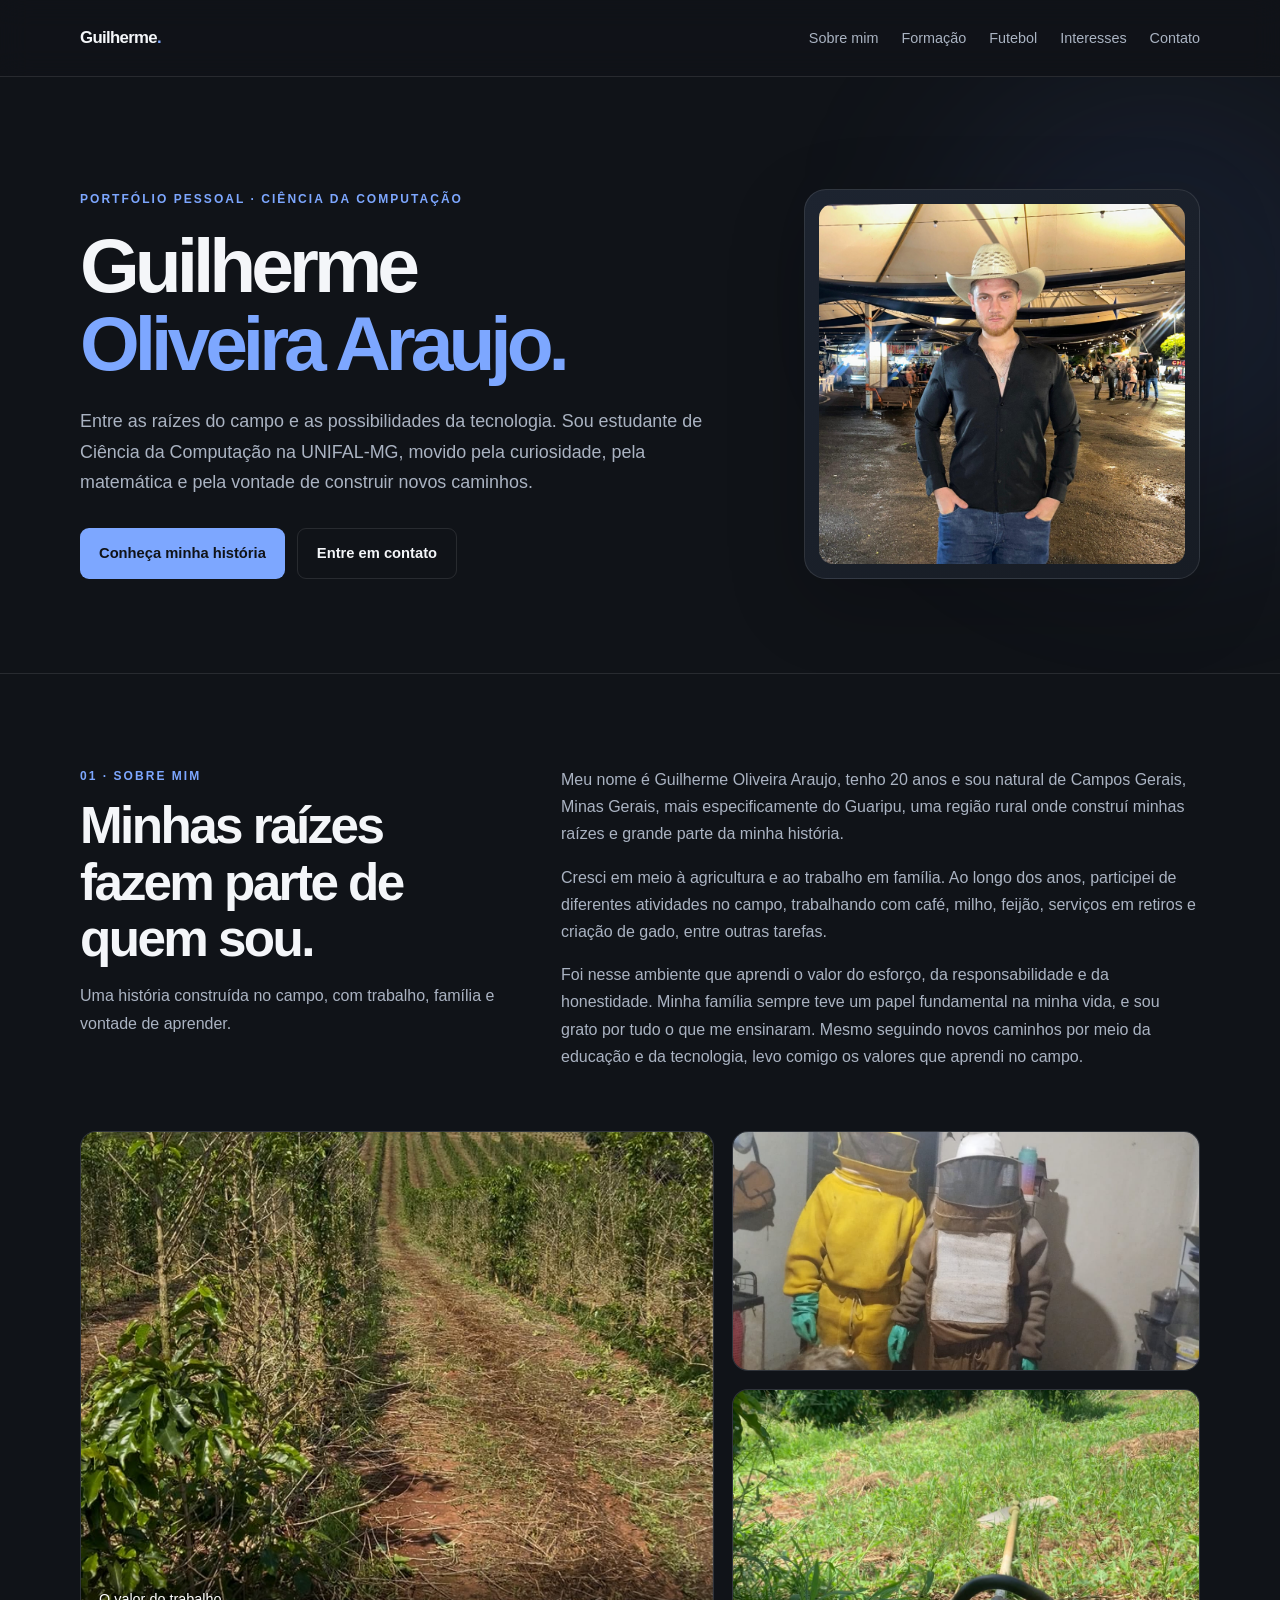
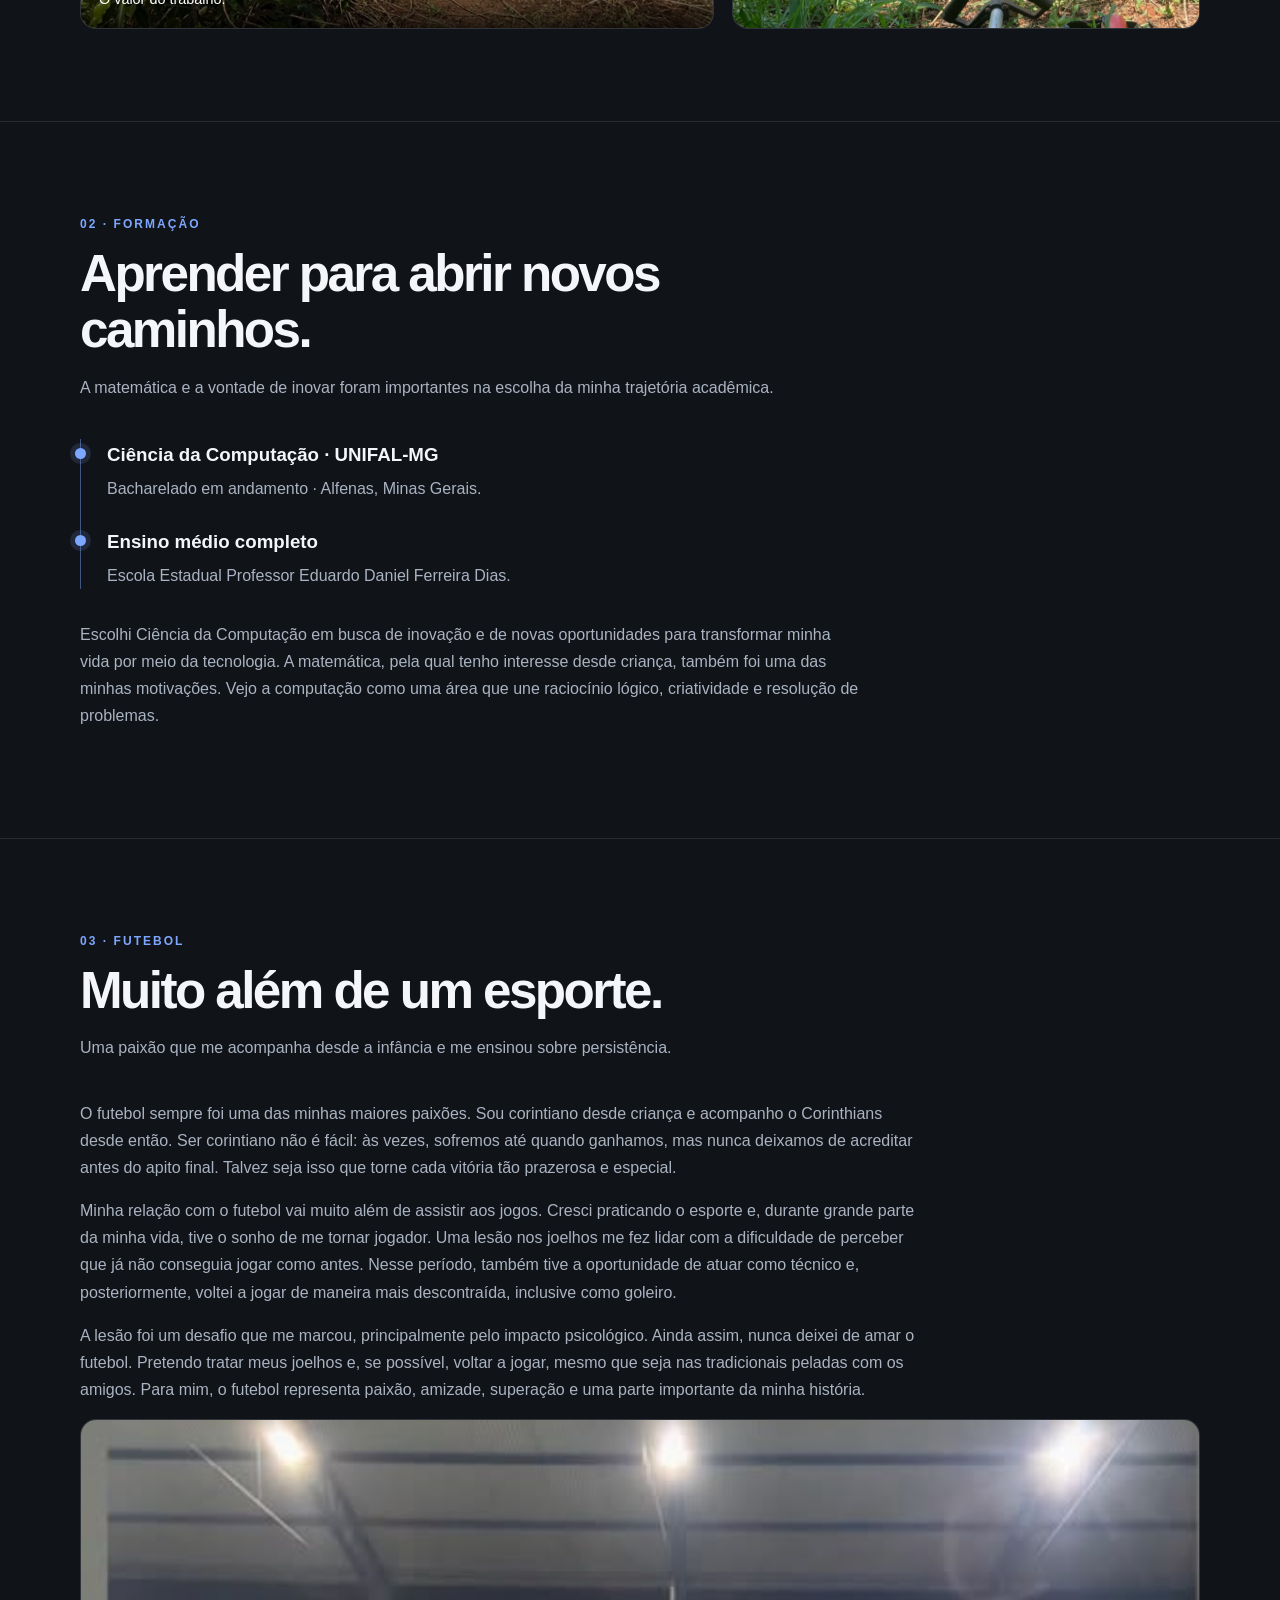
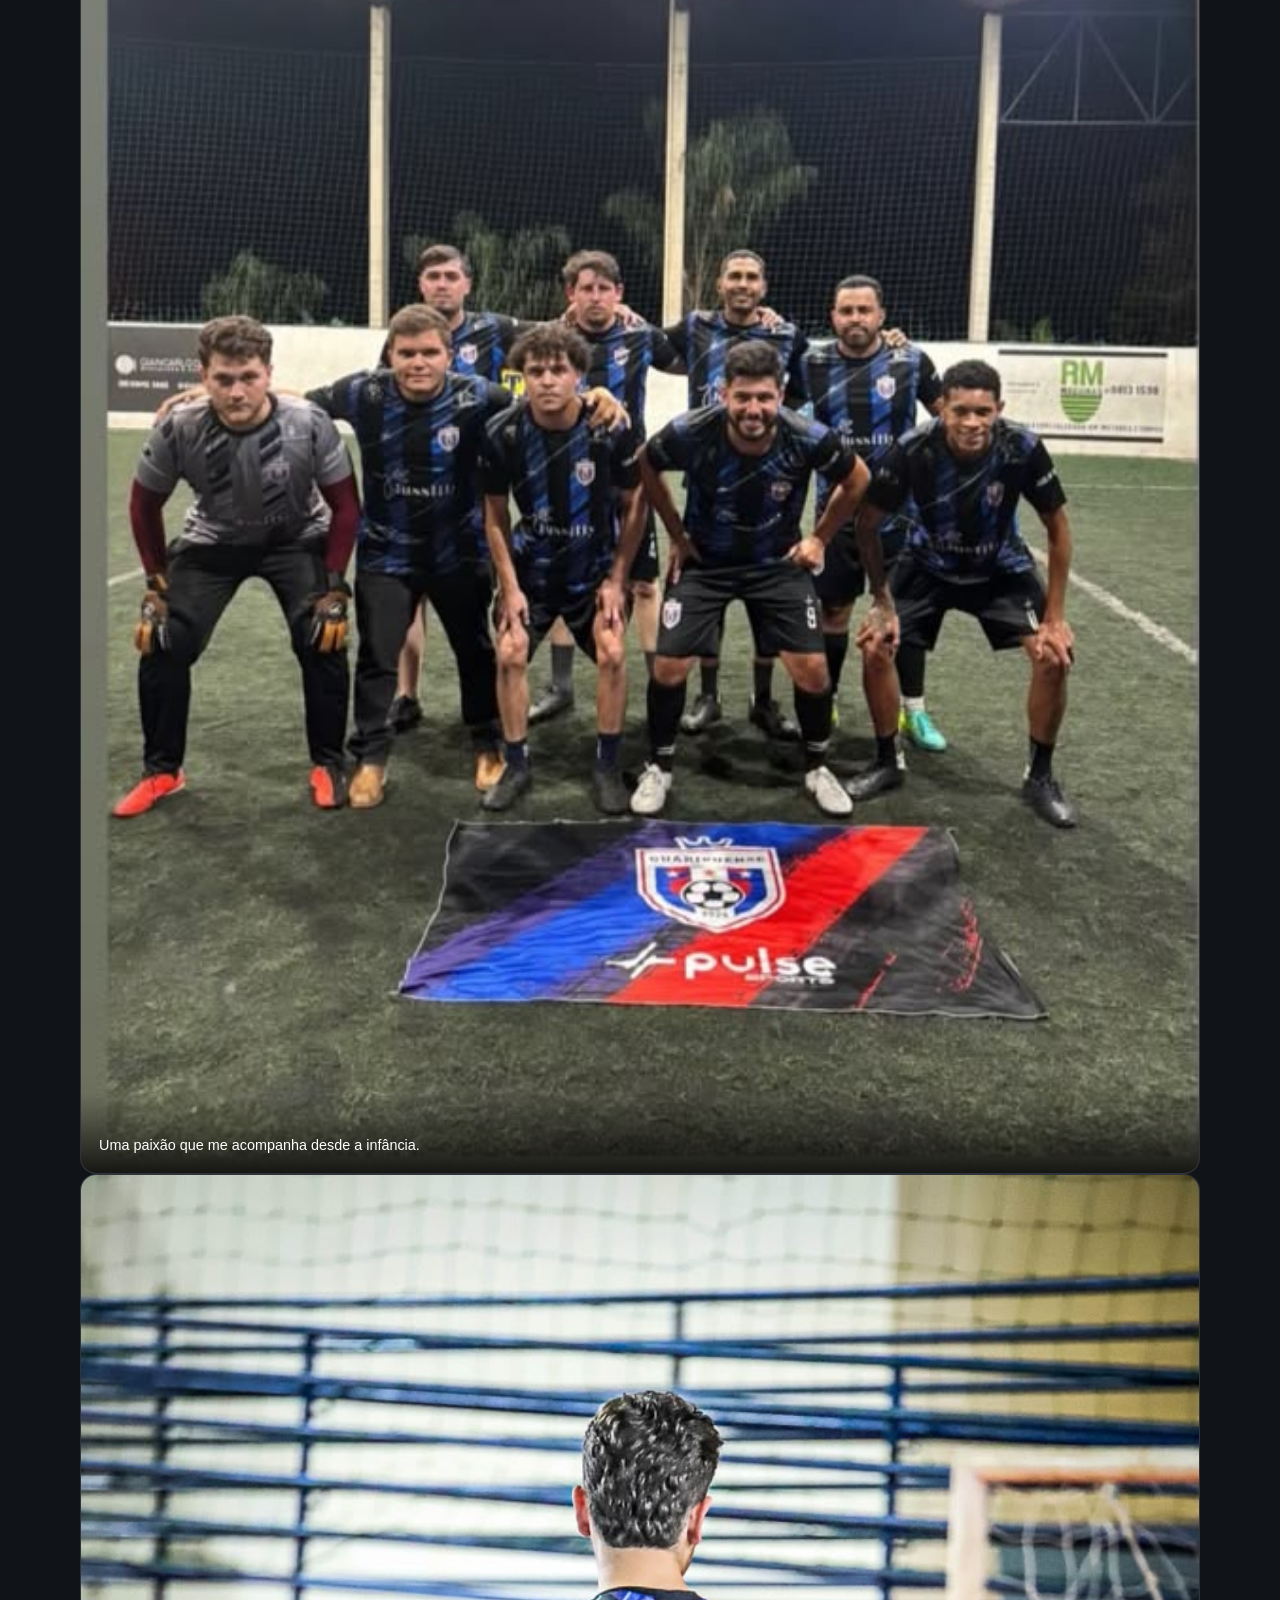
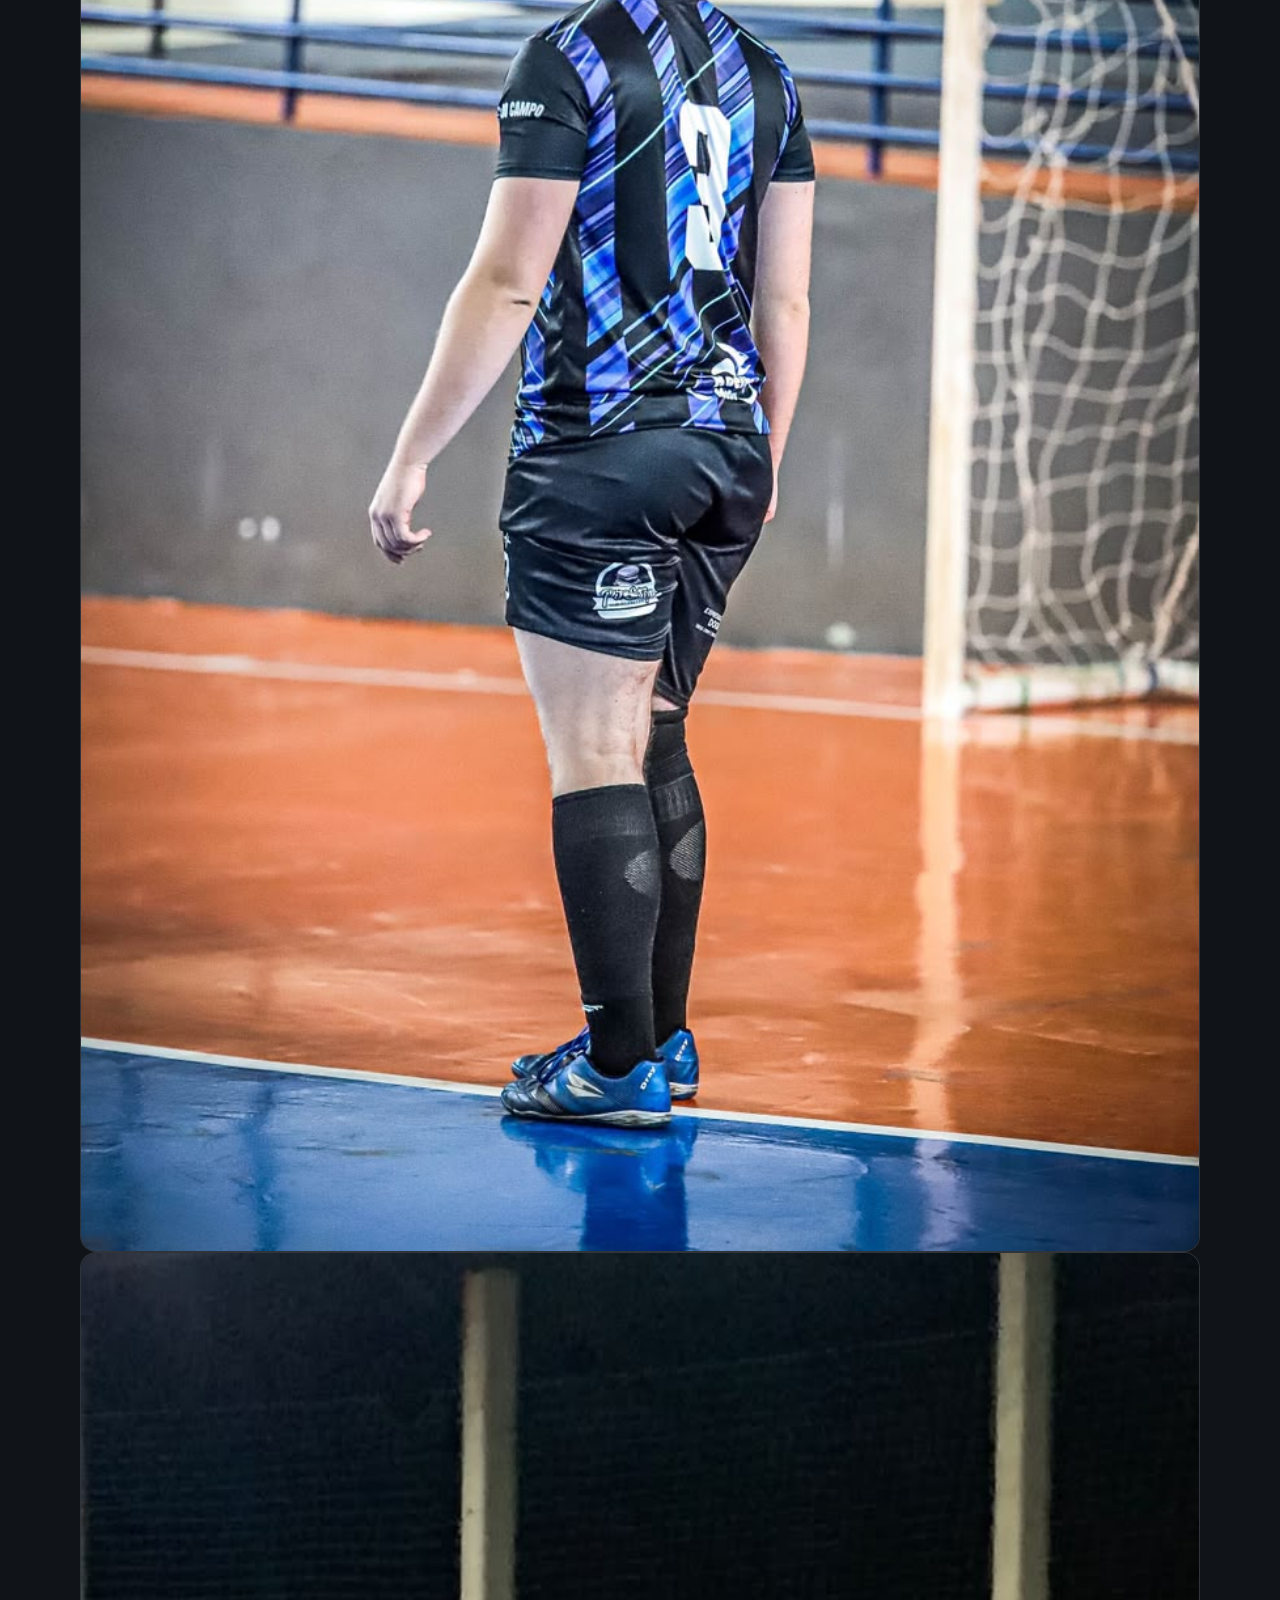
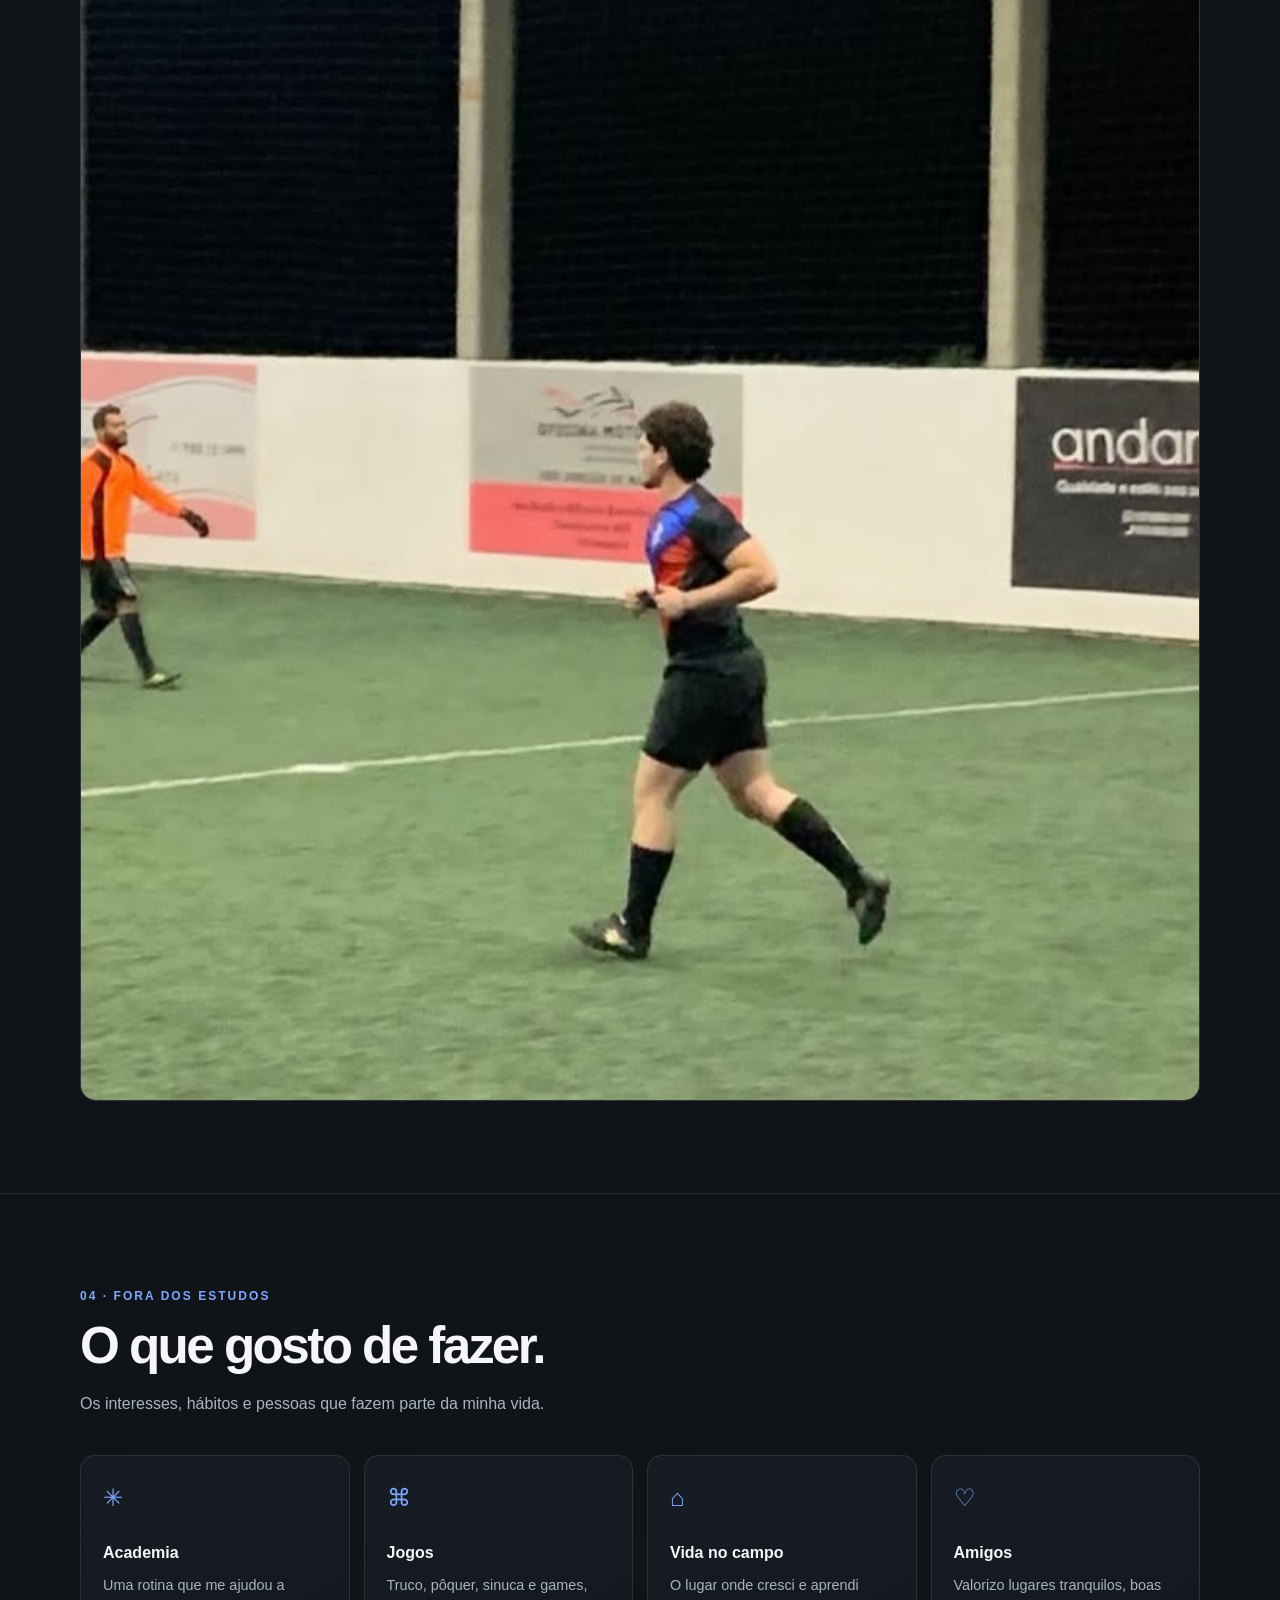
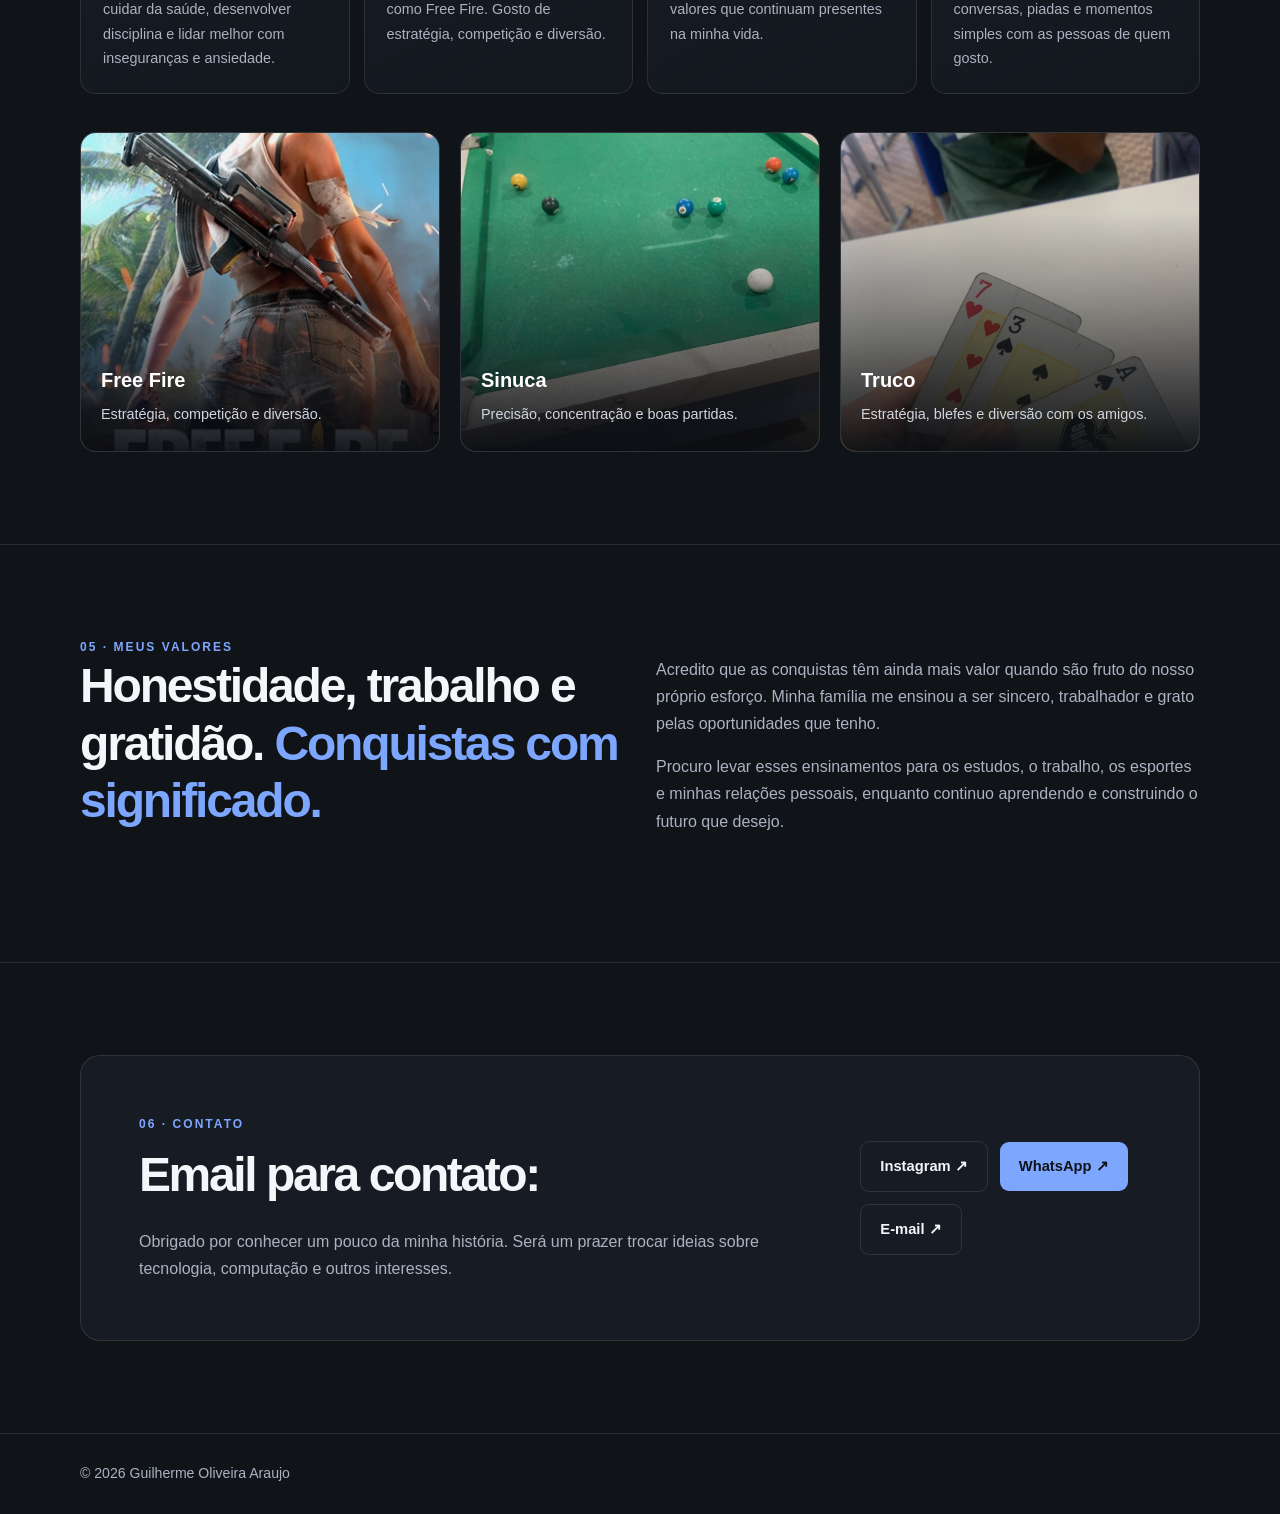
==== hello-world/index.html @ 5af2e26a "Publica site pessoal" ====
<!DOCTYPE html>
<html lang="en-US">
<head><meta charset="UTF-8">
  
  <meta name="viewport" content="width=device-width, initial-scale=1">
  <title>Hello world! – Guilherme Oliveira Araujo</title>
<meta name="robots" content="max-image-preview:large">



<style id="wp-img-auto-sizes-contain-inline-css">
img:is([sizes=auto i],[sizes^="auto," i]){contain-intrinsic-size:3000px 1500px}
/*# sourceURL=wp-img-auto-sizes-contain-inline-css */
</style>
<style id="wp-emoji-styles-inline-css">

	img.wp-smiley, img.emoji {
		display: inline !important;
		border: none !important;
		box-shadow: none !important;
		height: 1em !important;
		width: 1em !important;
		margin: 0 0.07em !important;
		vertical-align: -0.1em !important;
		background: none !important;
		padding: 0 !important;
	}
/*# sourceURL=wp-emoji-styles-inline-css */
</style>
<style id="wp-block-library-inline-css">
:root{--wp-block-synced-color:#7a00df;--wp-block-synced-color--rgb:122,0,223;--wp-bound-block-color:var(--wp-block-synced-color);--wp-editor-canvas-background:#ddd;--wp-admin-theme-color:#007cba;--wp-admin-theme-color--rgb:0,124,186;--wp-admin-theme-color-darker-10:#006ba1;--wp-admin-theme-color-darker-10--rgb:0,107,160.5;--wp-admin-theme-color-darker-20:#005a87;--wp-admin-theme-color-darker-20--rgb:0,90,135;--wp-admin-border-width-focus:2px}@media (min-resolution:192dpi){:root{--wp-admin-border-width-focus:1.5px}}.wp-element-button{cursor:pointer}:root .has-very-light-gray-background-color{background-color:#eee}:root .has-very-dark-gray-background-color{background-color:#313131}:root .has-very-light-gray-color{color:#eee}:root .has-very-dark-gray-color{color:#313131}:root .has-vivid-green-cyan-to-vivid-cyan-blue-gradient-background{background:linear-gradient(135deg,#00d084,#0693e3)}:root .has-purple-crush-gradient-background{background:linear-gradient(135deg,#34e2e4,#4721fb 50%,#ab1dfe)}:root .has-hazy-dawn-gradient-background{background:linear-gradient(135deg,#faaca8,#dad0ec)}:root .has-subdued-olive-gradient-background{background:linear-gradient(135deg,#fafae1,#67a671)}:root .has-atomic-cream-gradient-background{background:linear-gradient(135deg,#fdd79a,#004a59)}:root .has-nightshade-gradient-background{background:linear-gradient(135deg,#330968,#31cdcf)}:root .has-midnight-gradient-background{background:linear-gradient(135deg,#020381,#2874fc)}:root{--wp--preset--font-size--normal:16px;--wp--preset--font-size--huge:42px}.has-regular-font-size{font-size:1em}.has-larger-font-size{font-size:2.625em}.has-normal-font-size{font-size:var(--wp--preset--font-size--normal)}.has-huge-font-size{font-size:var(--wp--preset--font-size--huge)}:root .has-text-align-center{text-align:center}:root .has-text-align-left{text-align:left}:root .has-text-align-right{text-align:right}.has-fit-text{white-space:nowrap!important}#end-resizable-editor-section{display:none}.aligncenter{clear:both}.items-justified-left{justify-content:flex-start}.items-justified-center{justify-content:center}.items-justified-right{justify-content:flex-end}.items-justified-space-between{justify-content:space-between}.screen-reader-text{word-wrap:normal!important;border:0;clip-path:inset(50%);height:1px;margin:-1px;overflow:hidden;padding:0;position:absolute;width:1px;word-break:normal!important}.screen-reader-text:focus{background-color:#ddd;clip-path:none;color:#444;display:block;font-size:1em;height:auto;left:5px;line-height:normal;padding:15px 23px 14px;text-decoration:none;top:5px;width:auto;z-index:100000}html :where(.has-border-color){border-style:solid}html :where([style^=border-color],[style*=";border-color"],[style*="; border-color"]){border-style:solid}html :where([style^=border-top-color],[style*=";border-top-color"],[style*="; border-top-color"]){border-top-style:solid}html :where([style^=border-right-color],[style*=";border-right-color"],[style*="; border-right-color"]){border-right-style:solid}html :where([style^=border-bottom-color],[style*=";border-bottom-color"],[style*="; border-bottom-color"]){border-bottom-style:solid}html :where([style^=border-left-color],[style*=";border-left-color"],[style*="; border-left-color"]){border-left-style:solid}html :where([style^=border-width],[style*=";border-width"],[style*="; border-width"]){border-style:solid}html :where([style^=border-top-width],[style*=";border-top-width"],[style*="; border-top-width"]){border-top-style:solid}html :where([style^=border-right-width],[style*=";border-right-width"],[style*="; border-right-width"]){border-right-style:solid}html :where([style^=border-bottom-width],[style*=";border-bottom-width"],[style*="; border-bottom-width"]){border-bottom-style:solid}html :where([style^=border-left-width],[style*=";border-left-width"],[style*="; border-left-width"]){border-left-style:solid}html :where(img[class*=wp-image-]){height:auto;max-width:100%}:where(figure){margin:0 0 1em}html :where(.is-position-sticky){--wp-admin--admin-bar--position-offset:var(--wp-admin--admin-bar--height,0px)}@media screen and (max-width:600px){html :where(.is-position-sticky){--wp-admin--admin-bar--position-offset:0px}}

/*# sourceURL=/wp-includes/css/dist/block-library/common.min.css */
</style>
<style id="classic-theme-styles-inline-css">
/*! This file is auto-generated */
.wp-block-button__link{color:#fff;background-color:#32373c;border-radius:9999px;box-shadow:none;text-decoration:none;padding:calc(.667em + 2px) calc(1.333em + 2px);font-size:1.125em}.wp-block-file__button{background:#32373c;color:#fff;text-decoration:none}
/*# sourceURL=/wp-includes/css/classic-themes.min.css */
</style>

<style id="global-styles-inline-css">
:root{--wp--preset--aspect-ratio--square: 1;--wp--preset--aspect-ratio--4-3: 4/3;--wp--preset--aspect-ratio--3-4: 3/4;--wp--preset--aspect-ratio--3-2: 3/2;--wp--preset--aspect-ratio--2-3: 2/3;--wp--preset--aspect-ratio--16-9: 16/9;--wp--preset--aspect-ratio--9-16: 9/16;--wp--preset--color--black: #000000;--wp--preset--color--cyan-bluish-gray: #abb8c3;--wp--preset--color--white: #ffffff;--wp--preset--color--pale-pink: #f78da7;--wp--preset--color--vivid-red: #cf2e2e;--wp--preset--color--luminous-vivid-orange: #ff6900;--wp--preset--color--luminous-vivid-amber: #fcb900;--wp--preset--color--light-green-cyan: #7bdcb5;--wp--preset--color--vivid-green-cyan: #00d084;--wp--preset--color--pale-cyan-blue: #8ed1fc;--wp--preset--color--vivid-cyan-blue: #0693e3;--wp--preset--color--vivid-purple: #9b51e0;--wp--preset--gradient--vivid-cyan-blue-to-vivid-purple: linear-gradient(135deg,rgb(6,147,227) 0%,rgb(155,81,224) 100%);--wp--preset--gradient--light-green-cyan-to-vivid-green-cyan: linear-gradient(135deg,rgb(122,220,180) 0%,rgb(0,208,130) 100%);--wp--preset--gradient--luminous-vivid-amber-to-luminous-vivid-orange: linear-gradient(135deg,rgb(252,185,0) 0%,rgb(255,105,0) 100%);--wp--preset--gradient--luminous-vivid-orange-to-vivid-red: linear-gradient(135deg,rgb(255,105,0) 0%,rgb(207,46,46) 100%);--wp--preset--gradient--very-light-gray-to-cyan-bluish-gray: linear-gradient(135deg,rgb(238,238,238) 0%,rgb(169,184,195) 100%);--wp--preset--gradient--cool-to-warm-spectrum: linear-gradient(135deg,rgb(74,234,220) 0%,rgb(151,120,209) 20%,rgb(207,42,186) 40%,rgb(238,44,130) 60%,rgb(251,105,98) 80%,rgb(254,248,76) 100%);--wp--preset--gradient--blush-light-purple: linear-gradient(135deg,rgb(255,206,236) 0%,rgb(152,150,240) 100%);--wp--preset--gradient--blush-bordeaux: linear-gradient(135deg,rgb(254,205,165) 0%,rgb(254,45,45) 50%,rgb(107,0,62) 100%);--wp--preset--gradient--luminous-dusk: linear-gradient(135deg,rgb(255,203,112) 0%,rgb(199,81,192) 50%,rgb(65,88,208) 100%);--wp--preset--gradient--pale-ocean: linear-gradient(135deg,rgb(255,245,203) 0%,rgb(182,227,212) 50%,rgb(51,167,181) 100%);--wp--preset--gradient--electric-grass: linear-gradient(135deg,rgb(202,248,128) 0%,rgb(113,206,126) 100%);--wp--preset--gradient--midnight: linear-gradient(135deg,rgb(2,3,129) 0%,rgb(40,116,252) 100%);--wp--preset--font-size--small: 13px;--wp--preset--font-size--medium: 20px;--wp--preset--font-size--large: 36px;--wp--preset--font-size--x-large: 42px;--wp--preset--spacing--20: 0.44rem;--wp--preset--spacing--30: 0.67rem;--wp--preset--spacing--40: 1rem;--wp--preset--spacing--50: 1.5rem;--wp--preset--spacing--60: 2.25rem;--wp--preset--spacing--70: 3.38rem;--wp--preset--spacing--80: 5.06rem;--wp--preset--shadow--natural: 6px 6px 9px rgba(0, 0, 0, 0.2);--wp--preset--shadow--deep: 12px 12px 50px rgba(0, 0, 0, 0.4);--wp--preset--shadow--sharp: 6px 6px 0px rgba(0, 0, 0, 0.2);--wp--preset--shadow--outlined: 6px 6px 0px -3px rgb(255, 255, 255), 6px 6px rgb(0, 0, 0);--wp--preset--shadow--crisp: 6px 6px 0px rgb(0, 0, 0);}.wp-block-button{--wp--preset--dimension--25: 25%;--wp--preset--dimension--50: 50%;--wp--preset--dimension--75: 75%;--wp--preset--dimension--100: 100%;}:where(body) { margin: 0; }:where(.is-layout-flex){gap: 0.5em;}:where(.is-layout-grid){gap: 0.5em;}body .is-layout-flex{display: flex;}.is-layout-flex{flex-wrap: wrap;align-items: center;}.is-layout-flex > :is(*, div){margin: 0;}body .is-layout-grid{display: grid;}.is-layout-grid > :is(*, div){margin: 0;}body{padding-top: 0px;padding-right: 0px;padding-bottom: 0px;padding-left: 0px;}:root :where(.wp-element-button, .wp-block-button__link){background-color: #32373c;border-width: 0;color: #fff;font-family: inherit;font-size: inherit;font-style: inherit;font-weight: inherit;letter-spacing: inherit;line-height: inherit;padding-top: calc(0.667em + 2px);padding-right: calc(1.333em + 2px);padding-bottom: calc(0.667em + 2px);padding-left: calc(1.333em + 2px);text-decoration: none;text-transform: inherit;}.has-black-color{color: var(--wp--preset--color--black) !important;}.has-cyan-bluish-gray-color{color: var(--wp--preset--color--cyan-bluish-gray) !important;}.has-white-color{color: var(--wp--preset--color--white) !important;}.has-pale-pink-color{color: var(--wp--preset--color--pale-pink) !important;}.has-vivid-red-color{color: var(--wp--preset--color--vivid-red) !important;}.has-luminous-vivid-orange-color{color: var(--wp--preset--color--luminous-vivid-orange) !important;}.has-luminous-vivid-amber-color{color: var(--wp--preset--color--luminous-vivid-amber) !important;}.has-light-green-cyan-color{color: var(--wp--preset--color--light-green-cyan) !important;}.has-vivid-green-cyan-color{color: var(--wp--preset--color--vivid-green-cyan) !important;}.has-pale-cyan-blue-color{color: var(--wp--preset--color--pale-cyan-blue) !important;}.has-vivid-cyan-blue-color{color: var(--wp--preset--color--vivid-cyan-blue) !important;}.has-vivid-purple-color{color: var(--wp--preset--color--vivid-purple) !important;}.has-black-background-color{background-color: var(--wp--preset--color--black) !important;}.has-cyan-bluish-gray-background-color{background-color: var(--wp--preset--color--cyan-bluish-gray) !important;}.has-white-background-color{background-color: var(--wp--preset--color--white) !important;}.has-pale-pink-background-color{background-color: var(--wp--preset--color--pale-pink) !important;}.has-vivid-red-background-color{background-color: var(--wp--preset--color--vivid-red) !important;}.has-luminous-vivid-orange-background-color{background-color: var(--wp--preset--color--luminous-vivid-orange) !important;}.has-luminous-vivid-amber-background-color{background-color: var(--wp--preset--color--luminous-vivid-amber) !important;}.has-light-green-cyan-background-color{background-color: var(--wp--preset--color--light-green-cyan) !important;}.has-vivid-green-cyan-background-color{background-color: var(--wp--preset--color--vivid-green-cyan) !important;}.has-pale-cyan-blue-background-color{background-color: var(--wp--preset--color--pale-cyan-blue) !important;}.has-vivid-cyan-blue-background-color{background-color: var(--wp--preset--color--vivid-cyan-blue) !important;}.has-vivid-purple-background-color{background-color: var(--wp--preset--color--vivid-purple) !important;}.has-black-border-color{border-color: var(--wp--preset--color--black) !important;}.has-cyan-bluish-gray-border-color{border-color: var(--wp--preset--color--cyan-bluish-gray) !important;}.has-white-border-color{border-color: var(--wp--preset--color--white) !important;}.has-pale-pink-border-color{border-color: var(--wp--preset--color--pale-pink) !important;}.has-vivid-red-border-color{border-color: var(--wp--preset--color--vivid-red) !important;}.has-luminous-vivid-orange-border-color{border-color: var(--wp--preset--color--luminous-vivid-orange) !important;}.has-luminous-vivid-amber-border-color{border-color: var(--wp--preset--color--luminous-vivid-amber) !important;}.has-light-green-cyan-border-color{border-color: var(--wp--preset--color--light-green-cyan) !important;}.has-vivid-green-cyan-border-color{border-color: var(--wp--preset--color--vivid-green-cyan) !important;}.has-pale-cyan-blue-border-color{border-color: var(--wp--preset--color--pale-cyan-blue) !important;}.has-vivid-cyan-blue-border-color{border-color: var(--wp--preset--color--vivid-cyan-blue) !important;}.has-vivid-purple-border-color{border-color: var(--wp--preset--color--vivid-purple) !important;}.has-vivid-cyan-blue-to-vivid-purple-gradient-background{background: var(--wp--preset--gradient--vivid-cyan-blue-to-vivid-purple) !important;}.has-light-green-cyan-to-vivid-green-cyan-gradient-background{background: var(--wp--preset--gradient--light-green-cyan-to-vivid-green-cyan) !important;}.has-luminous-vivid-amber-to-luminous-vivid-orange-gradient-background{background: var(--wp--preset--gradient--luminous-vivid-amber-to-luminous-vivid-orange) !important;}.has-luminous-vivid-orange-to-vivid-red-gradient-background{background: var(--wp--preset--gradient--luminous-vivid-orange-to-vivid-red) !important;}.has-very-light-gray-to-cyan-bluish-gray-gradient-background{background: var(--wp--preset--gradient--very-light-gray-to-cyan-bluish-gray) !important;}.has-cool-to-warm-spectrum-gradient-background{background: var(--wp--preset--gradient--cool-to-warm-spectrum) !important;}.has-blush-light-purple-gradient-background{background: var(--wp--preset--gradient--blush-light-purple) !important;}.has-blush-bordeaux-gradient-background{background: var(--wp--preset--gradient--blush-bordeaux) !important;}.has-luminous-dusk-gradient-background{background: var(--wp--preset--gradient--luminous-dusk) !important;}.has-pale-ocean-gradient-background{background: var(--wp--preset--gradient--pale-ocean) !important;}.has-electric-grass-gradient-background{background: var(--wp--preset--gradient--electric-grass) !important;}.has-midnight-gradient-background{background: var(--wp--preset--gradient--midnight) !important;}.has-small-font-size{font-size: var(--wp--preset--font-size--small) !important;}.has-medium-font-size{font-size: var(--wp--preset--font-size--medium) !important;}.has-large-font-size{font-size: var(--wp--preset--font-size--large) !important;}.has-x-large-font-size{font-size: var(--wp--preset--font-size--x-large) !important;}
/*# sourceURL=global-styles-inline-css */
</style>

<link rel="stylesheet" id="guilherme-portfolio-style-css" href="/wp-content/themes/guia-portfolio-elegante/style.css?ver=1.0.0" media="all">
<link rel="EditURI" type="application/rsd+xml" title="RSD" href="/xmlrpc.php?rsd">
<meta name="generator" content="WordPress 7.1.3">
<link rel="canonical" href="/hello-world/">
<link rel="shortlink" href="/?p=1">
</head>
<body class="wp-singular post-template-default single single-post postid-1 single-format-standard wp-theme-guia-portfolio-elegante">
<header class="site-header">
  <div class="container nav-wrap">
    <a class="brand" href="#inicio">Guilherme<span>.</span></a>
    <button class="menu-toggle" aria-controls="site-navigation" aria-expanded="false">Menu</button>
    <nav id="site-navigation" class="site-nav" aria-label="Navegação principal">
      <a href="#sobre">Sobre mim</a>
      <a href="#formacao">Formação</a>
      <a href="#futebol">Futebol</a>
      <a href="#interesses">Interesses</a>
      <a href="#contato">Contato</a>
    </nav>
  </div>
</header>

<main>
  <section id="inicio" class="hero">
    <div class="container hero-grid">
      <div>
        <div class="eyebrow">Portfólio pessoal · Ciência da Computação</div>
        <h1>Guilherme<br><span>Oliveira Araujo.</span></h1>
        <p class="hero-lead">Entre as raízes do campo e as possibilidades da tecnologia. Sou estudante de Ciência da Computação na UNIFAL-MG, movido pela curiosidade, pela matemática e pela vontade de construir novos caminhos.</p>
        <div class="hero-actions">
          <a class="button button-primary" href="#sobre">Conheça minha história</a>
          <a class="button button-secondary" href="#contato">Entre em contato</a>
        </div>
      </div>
      <div class="hero-card">
    <img class="hero-photo" src="/wp-content/uploads/2026/10/WhatsApp-Image-2026-10-23-at-17.49.17-scaled.jpeg" alt="Guilherme Oliveira Araujo">
</div>
  </div></section>

  <section id="sobre" class="section">
    <div class="container about-grid">
      <div class="section-heading">
        <div class="eyebrow">01 · Sobre mim</div>
        <h2>Minhas raízes fazem parte de quem sou.</h2>
        <p>Uma história construída no campo, com trabalho, família e vontade de aprender.</p>
      </div>
      <div class="content-copy">
        <p>Meu nome é Guilherme Oliveira Araujo, tenho 20 anos e sou natural de Campos Gerais, Minas Gerais, mais especificamente do Guaripu, uma região rural onde construí minhas raízes e grande parte da minha história.</p>
        <p>Cresci em meio à agricultura e ao trabalho em família. Ao longo dos anos, participei de diferentes atividades no campo, trabalhando com café, milho, feijão, serviços em retiros e criação de gado, entre outras tarefas.</p>
        <p>Foi nesse ambiente que aprendi o valor do esforço, da responsabilidade e da honestidade. Minha família sempre teve um papel fundamental na minha vida, e sou grato por tudo o que me ensinaram. Mesmo seguindo novos caminhos por meio da educação e da tecnologia, levo comigo os valores que aprendi no campo.</p>
      </div>
    </div>
    <div class="container">
    <div class="field-gallery">
        <figure class="field-photo field-photo-main">
            <img src="/wp-content/uploads/2026/10/WhatsApp-Image-2026-10-23-at-18.20.45.jpeg" alt="Esqueleta de café">
            <figcaption>O valor do trabalho.</figcaption>
        </figure>

        <figure class="field-photo">
            <img src="/wp-content/uploads/2026/10/WhatsApp-Image-2026-10-22-at-15.25.161.jpeg" alt="Apicultura">
        </figure>

        <figure class="field-photo">
            <img src="/wp-content/uploads/2026/10/WhatsApp-Image-2026-10-22-at-15.25.15.jpeg" alt="Capina">
        </figure>
    </div>
</div>
  </section>

  <section id="formacao" class="section">
    <div class="container">
      <div class="section-heading">
        <div class="eyebrow">02 · Formação</div>
        <h2>Aprender para abrir novos caminhos.</h2>
        <p>A matemática e a vontade de inovar foram importantes na escolha da minha trajetória acadêmica.</p>
      </div>
      <div class="timeline">
        <div class="timeline-item">
          <h3>Ciência da Computação · UNIFAL-MG</h3>
          <p>Bacharelado em andamento · Alfenas, Minas Gerais.</p>
        </div>
        <div class="timeline-item">
          <h3>Ensino médio completo</h3>
          <p>Escola Estadual Professor Eduardo Daniel Ferreira Dias.</p>
        </div>
      </div>
      <div class="content-copy" style="max-width:780px;margin-top:32px">
        <p>Escolhi Ciência da Computação em busca de inovação e de novas oportunidades para transformar minha vida por meio da tecnologia. A matemática, pela qual tenho interesse desde criança, também foi uma das minhas motivações. Vejo a computação como uma área que une raciocínio lógico, criatividade e resolução de problemas.</p>
      </div>
    </div>
  </section>

  <section id="futebol" class="section">
    <div class="container">
      <div class="section-heading">
        <div class="eyebrow">03 · Futebol</div>
        <h2>Muito além de um esporte.</h2>
        <p>Uma paixão que me acompanha desde a infância e me ensinou sobre persistência.</p>
      </div>
      <div class="content-copy" style="max-width:850px">
        <p>O futebol sempre foi uma das minhas maiores paixões. Sou corintiano desde criança e acompanho o Corinthians desde então. Ser corintiano não é fácil: às vezes, sofremos até quando ganhamos, mas nunca deixamos de acreditar antes do apito final. Talvez seja isso que torne cada vitória tão prazerosa e especial.</p>
        <p>Minha relação com o futebol vai muito além de assistir aos jogos. Cresci praticando o esporte e, durante grande parte da minha vida, tive o sonho de me tornar jogador. Uma lesão nos joelhos me fez lidar com a dificuldade de perceber que já não conseguia jogar como antes. Nesse período, também tive a oportunidade de atuar como técnico e, posteriormente, voltei a jogar de maneira mais descontraída, inclusive como goleiro.</p>
        <p>A lesão foi um desafio que me marcou, principalmente pelo impacto psicológico. Ainda assim, nunca deixei de amar o futebol. Pretendo tratar meus joelhos e, se possível, voltar a jogar, mesmo que seja nas tradicionais peladas com os amigos. Para mim, o futebol representa paixão, amizade, superação e uma parte importante da minha história.</p>
      </div>
      <div class="football-gallery">
    <figure class="football-photo football-photo-main">
        <img src="/wp-content/uploads/2026/10/WhatsApp-Image-2026-10-22-at-15.26.08.jpeg" alt="Guilherme jogando futebol">
        <figcaption>Uma paixão que me acompanha desde a infância.</figcaption>
    </figure>

    <figure class="football-photo">
        <img src="/wp-content/uploads/2026/10/WhatsApp-Image-2026-10-22-at-15.25.151.jpeg" alt="Momento da minha trajetória no futebol">
    </figure>

    <figure class="football-photo">
        <img src="/wp-content/uploads/2026/10/WhatsApp-Image-2026-10-22-at-15.25.46.jpeg" alt="Recordação da minha história no futebol">
    </figure>
</div>
    </div>
  </section>

  <section id="interesses" class="section">
    <div class="container">
      <div class="section-heading">
        <div class="eyebrow">04 · Fora dos estudos</div>
        <h2>O que gosto de fazer.</h2>
        <p>Os interesses, hábitos e pessoas que fazem parte da minha vida.</p>
      </div>
      <div class="interest-grid">
        <article class="interest"><div class="symbol">✳</div><h3>Academia</h3><p>Uma rotina que me ajudou a cuidar da saúde, desenvolver disciplina e lidar melhor com inseguranças e ansiedade.</p></article>
        <article class="interest"><div class="symbol">⌘</div><h3>Jogos</h3><p>Truco, pôquer, sinuca e games, como Free Fire. Gosto de estratégia, competição e diversão.</p></article>
        <article class="interest"><div class="symbol">⌂</div><h3>Vida no campo</h3><p>O lugar onde cresci e aprendi valores que continuam presentes na minha vida.</p></article>
        <article class="interest"><div class="symbol">♡</div><h3>Amigos</h3><p>Valorizo lugares tranquilos, boas conversas, piadas e momentos simples com as pessoas de quem gosto.</p></article>
      </div>
      <div class="hobbies-gallery">

    <article class="hobby-photo">
        <img src="/wp-content/uploads/2026/10/Free_fire_battlegrounds.jpeg" alt="Free Fire">
        <div class="hobby-overlay">
            <h3>Free Fire</h3>
            <p>Estratégia, competição e diversão.</p>
        </div>
    </article>

    <article class="hobby-photo">
        <img src="/wp-content/uploads/2026/10/WhatsApp-Image-2026-10-22-at-15.25.17.jpeg" alt="Jogando sinuca">
        <div class="hobby-overlay">
            <h3>Sinuca</h3>
            <p>Precisão, concentração e boas partidas.</p>
        </div>
    </article>

    <article class="hobby-photo">
        <img src="/wp-content/uploads/2026/10/WhatsApp-Image-2026-10-22-at-15.25.12.jpeg" alt="Jogando truco">
        <div class="hobby-overlay">
            <h3>Truco</h3>
            <p>Estratégia, blefes e diversão com os amigos.</p>
        </div>
    </article>

</div>
    </div>
  </section>

  <section class="section">
    <div class="container values">
      <div>
        <div class="eyebrow">05 · Meus valores</div>
        <h2 class="values-statement">Honestidade, trabalho e gratidão. <span>Conquistas com significado.</span></h2>
      </div>
      <div class="content-copy">
        <p>Acredito que as conquistas têm ainda mais valor quando são fruto do nosso próprio esforço. Minha família me ensinou a ser sincero, trabalhador e grato pelas oportunidades que tenho.</p>
        <p>Procuro levar esses ensinamentos para os estudos, o trabalho, os esportes e minhas relações pessoais, enquanto continuo aprendendo e construindo o futuro que desejo.</p>
      </div>
    </div>
  </section>

  <section id="contato" class="section">
    <div class="container">
      <div class="contact-box">
        <div>
          <div class="eyebrow">06 · Contato</div>
          <h2>Email para contato:</h2>
          <p>Obrigado por conhecer um pouco da minha história. Será um prazer trocar ideias sobre tecnologia, computação e outros interesses.</p>
        </div>
        <div class="social-buttons">

    <a class="button button-secondary" href="https://www.instagram.com/guilherme.10rsrs/" target="_blank" rel="noopener noreferrer">
        Instagram ↗
    </a>

    <a class="button button-primary" href="https://wa.me/5535988490184" target="_blank" rel="noopener noreferrer">
        WhatsApp ↗
    </a>

    <a class="button button-secondary" href="mailto:guilherme.araujo1@sou.unifal-mg.edu.br">
        E-mail ↗
    </a>

</div>
      </div>
    </div>
  </section>
</main>

<footer class="site-footer">
  <div class="container footer-wrap">
    <span>© 2026 Guilherme Oliveira Araujo</span>
  </div>
</footer>
<script type="speculationrules">
{"prefetch":[{"source":"document","where":{"and":[{"href_matches":"/*"},{"not":{"href_matches":["/wp-*.php","/wp-admin/*","/wp-content/uploads/*","/wp-content/*","/wp-content/plugins/*","/wp-content/themes/guia-portfolio-elegante/*","/*\\?(.+)"]}},{"not":{"selector_matches":"a[rel~=\"nofollow\"]"}},{"not":{"selector_matches":".no-prefetch, .no-prefetch a"}}]},"eagerness":"conservative"}]}
</script>
<script id="guilherme-portfolio-script-js" src="/wp-content/themes/guia-portfolio-elegante/script.js?ver=1.0.0"></script>
<script id="wp-emoji-settings" type="application/json">
{"baseUrl":"https://s.w.org/images/core/emoji/17.0.2/72x72/","ext":".png","svgUrl":"https://s.w.org/images/core/emoji/17.0.2/svg/","svgExt":".svg","source":{"concatemoji":"/wp-includes/js/wp-emoji-release.min.js?ver=7.1.3"}}
</script>
<script type="module">
/*! This file is auto-generated */
var e="script#wp-emoji-settings",t=document.querySelector(e);if(!(t instanceof HTMLScriptElement))throw new Error("Element missing: "+e);const r=JSON.parse(t.text),s=(window._wpemojiSettings=r,"wpEmojiSettingsSupports"),o=["flag","emoji"];function i(e){try{var t={supportTests:e,timestamp:(new Date).valueOf()};sessionStorage.setItem(s,JSON.stringify(t))}catch(e){}}function c(e,t,n){e.clearRect(0,0,e.canvas.width,e.canvas.height),e.fillText(t,0,0);t=new Uint32Array(e.getImageData(0,0,e.canvas.width,e.canvas.height).data);e.clearRect(0,0,e.canvas.width,e.canvas.height),e.fillText(n,0,0);const r=new Uint32Array(e.getImageData(0,0,e.canvas.width,e.canvas.height).data);return t.every((e,t)=>e===r[t])}function p(e,t){e.clearRect(0,0,e.canvas.width,e.canvas.height),e.fillText(t,0,0);var n=e.getImageData(16,16,1,1);for(let e=0;e<n.data.length;e++)if(0!==n.data[e])return!1;return!0}function u(e,t,n,r){switch(t){case"flag":return n(e,"\ud83c\udff3\ufe0f\u200d\u26a7\ufe0f","\ud83c\udff3\ufe0f\u200b\u26a7\ufe0f")?!1:!n(e,"\ud83c\udde8\ud83c\uddf6","\ud83c\udde8\u200b\ud83c\uddf6")&&!n(e,"\ud83c\udff4\udb40\udc67\udb40\udc62\udb40\udc65\udb40\udc6e\udb40\udc67\udb40\udc7f","\ud83c\udff4\u200b\udb40\udc67\u200b\udb40\udc62\u200b\udb40\udc65\u200b\udb40\udc6e\u200b\udb40\udc67\u200b\udb40\udc7f");case"emoji":return!r(e,"\ud83e\u1fac8")}return!1}function f(e,t,n,r){let a;const s=(a="undefined"!=typeof WorkerGlobalScope&&self instanceof WorkerGlobalScope?new OffscreenCanvas(300,150):document.createElement("canvas")).getContext("2d",{willReadFrequently:!0}),o=(s.textBaseline="top",s.font="600 32px Arial",{});return e.forEach(e=>{o[e]=t(s,e,n,r)}),o}function a(e){var t=document.createElement("script");t.src=e,t.defer=!0,document.head.appendChild(t)}r.supports={everything:!0,everythingExceptFlag:!0},new Promise(t=>{let n=function(){try{var e=JSON.parse(sessionStorage.getItem(s));if("object"==typeof e&&"number"==typeof e.timestamp&&(new Date).valueOf()<e.timestamp+604800&&"object"==typeof e.supportTests)return e.supportTests}catch(e){}return null}();if(!n){if("undefined"!=typeof Worker&&"undefined"!=typeof OffscreenCanvas&&"undefined"!=typeof URL&&URL.createObjectURL&&"undefined"!=typeof Blob)try{var e="postMessage("+f.toString()+"("+[JSON.stringify(o),u.toString(),c.toString(),p.toString()].join(",")+"));",r=new Blob([e],{type:"text/javascript"});const a=new Worker(URL.createObjectURL(r),{name:"wpTestEmojiSupports"});return void(a.onmessage=e=>{i(n=e.data),a.terminate(),t(n)})}catch(e){}i(n=f(o,u,c,p))}t(n)}).then(e=>{for(const n in e)r.supports[n]=e[n],r.supports.everything=r.supports.everything&&r.supports[n],"flag"!==n&&(r.supports.everythingExceptFlag=r.supports.everythingExceptFlag&&r.supports[n]);var t;r.supports.everythingExceptFlag=r.supports.everythingExceptFlag&&!r.supports.flag,r.supports.everything||((t=r.source||{}).concatemoji?a(t.concatemoji):t.wpemoji&&t.twemoji&&(a(t.twemoji),a(t.wpemoji)))});
//# sourceURL=/wp-includes/js/wp-emoji-loader.min.js
</script>
</body>
</html>
---- wp-content/themes/guia-portfolio-elegante/style.css ----
/*
Theme Name: Guilherme - Portfólio Pessoal
Theme URI: https://example.com/
Author: Guilherme Oliveira Araujo
Description: Tema one-page pessoal, elegante e responsivo para portfólio.
Version: 1.0.0
Text Domain: guilherme-portfolio
*/

:root {
  --bg: #101318;
  --surface: #171c24;
  --surface-2: #1d2430;
  --text: #f4f6f9;
  --muted: #aab3c2;
  --accent: #7da7ff;
  --accent-soft: rgba(125, 167, 255, .14);
  --border: rgba(255,255,255,.10);
  --max-width: 1120px;
}
* { box-sizing: border-box; }
html { scroll-behavior: smooth; scroll-padding-top: 88px; }
body {
  margin: 0; background: var(--bg); color: var(--text);
  font-family: Inter, -apple-system, BlinkMacSystemFont, "Segoe UI", sans-serif;
  line-height: 1.7; -webkit-font-smoothing: antialiased;
}
a { color: inherit; text-decoration: none; }
img { max-width: 100%; height: auto; display: block; }
.container { width: min(var(--max-width), calc(100% - 40px)); margin-inline: auto; }
.site-header {
  position: sticky; top: 0; z-index: 20; background: rgba(16,19,24,.88);
  border-bottom: 1px solid var(--border); backdrop-filter: blur(14px);
}
.nav-wrap { min-height: 76px; display: flex; align-items: center; justify-content: space-between; gap: 24px; }
.brand { font-weight: 750; letter-spacing: -.04em; font-size: 1.05rem; }
.brand span { color: var(--accent); }
.site-nav { display: flex; gap: 23px; align-items: center; }
.site-nav a { color: var(--muted); font-size: .9rem; transition: color .2s ease; }
.site-nav a:hover, .site-nav a:focus { color: var(--text); }
.menu-toggle { display: none; background: transparent; border: 1px solid var(--border); color: var(--text); border-radius: 8px; padding: 8px 12px; }
.hero { padding: 112px 0 94px; position: relative; overflow: hidden; }
.hero::before { content: ""; position: absolute; width: 440px; height: 440px; border-radius: 50%; background: rgba(91,132,220,.10); filter: blur(90px); right: -100px; top: 0; pointer-events: none; }
.hero-grid { display: grid; grid-template-columns: 1.25fr .75fr; align-items: center; gap: 64px; position: relative; }
.eyebrow { color: var(--accent); text-transform: uppercase; letter-spacing: .17em; font-size: .75rem; font-weight: 750; }
h1, h2, h3, p { margin-top: 0; }
h1 { font-size: clamp(2.8rem, 6vw, 5.4rem); line-height: 1.02; letter-spacing: -.065em; margin: 16px 0 24px; }
h1 span { color: var(--accent); }
.hero-lead { color: var(--muted); max-width: 640px; font-size: 1.12rem; }
.hero-actions { display: flex; gap: 12px; flex-wrap: wrap; margin-top: 30px; }
.button { display: inline-flex; align-items: center; justify-content: center; padding: 12px 19px; border-radius: 9px; font-weight: 650; font-size: .92rem; transition: transform .2s ease, background .2s ease; }
.button:hover { transform: translateY(-2px); }
.button-primary { background: var(--accent); color: #101318; }
.button-secondary { border: 1px solid var(--border); color: var(--text); }
.hero-card { min-height: 360px; border: 1px solid var(--border); border-radius: 22px; padding: 14px; background: linear-gradient(145deg, var(--surface-2), var(--surface)); box-shadow: 0 24px 80px rgba(0,0,0,.20); }
.photo-placeholder { min-height: 330px; height: 100%; display: grid; place-items: center; text-align: center; padding: 24px; border: 1px dashed rgba(255,255,255,.2); border-radius: 14px; color: var(--muted); background: radial-gradient(circle at 50% 30%, rgba(125,167,255,.13), transparent 55%); }
.photo-placeholder strong { display: block; color: var(--text); font-size: 1.05rem; margin-bottom: 7px; }
.section { padding: 92px 0; border-top: 1px solid var(--border); }
.section-heading { max-width: 700px; margin-bottom: 38px; }
.section-heading h2 { font-size: clamp(2rem, 4vw, 3.2rem); letter-spacing: -.05em; line-height: 1.1; margin: 12px 0 15px; }
.section-heading p, .muted { color: var(--muted); }
.about-grid { display: grid; grid-template-columns: .8fr 1.2fr; gap: 55px; align-items: start; }
.quote-card { background: var(--surface); border: 1px solid var(--border); border-radius: 16px; padding: 28px; }
.quote-card p { font-size: 1.2rem; line-height: 1.5; margin-bottom: 0; }
.content-copy p { color: var(--muted); }
.cards { display: grid; grid-template-columns: repeat(2, 1fr); gap: 18px; }
.card { background: var(--surface); border: 1px solid var(--border); border-radius: 15px; padding: 26px; }
.card .number { color: var(--accent); font-size: .8rem; letter-spacing: .1em; font-weight: 750; }
.card h3 { margin: 12px 0 8px; font-size: 1.2rem; }
.card p { color: var(--muted); margin-bottom: 0; }
.timeline { border-left: 1px solid rgba(125,167,255,.45); padding-left: 26px; display: grid; gap: 24px; }
.timeline-item { position: relative; }
.timeline-item::before { content: ""; position: absolute; left: -32px; top: 9px; width: 11px; height: 11px; border-radius: 50%; background: var(--accent); box-shadow: 0 0 0 5px var(--accent-soft); }
.timeline-item h3 { margin-bottom: 4px; }
.timeline-item p { color: var(--muted); margin-bottom: 0; }
.interest-grid { display: grid; grid-template-columns: repeat(4, 1fr); gap: 14px; }
.interest { min-height: 175px; padding: 22px; border: 1px solid var(--border); background: linear-gradient(150deg, var(--surface), #13171e); border-radius: 15px; }
.interest .symbol { color: var(--accent); font-size: 1.5rem; margin-bottom: 20px; }
.interest h3 { font-size: 1rem; margin-bottom: 7px; }
.interest p { color: var(--muted); font-size: .9rem; margin-bottom: 0; }
.values { display: grid; grid-template-columns: 1fr 1fr; gap: 32px; align-items: center; }
.values-statement { font-size: clamp(1.8rem, 4vw, 3rem); line-height: 1.2; letter-spacing: -.045em; }
.values-statement span { color: var(--accent); }
.contact-box { padding: clamp(28px, 6vw, 58px); background: var(--surface); border: 1px solid var(--border); border-radius: 20px; display: flex; align-items: center; justify-content: space-between; gap: 30px; }
.contact-box h2 { font-size: clamp(2rem, 4vw, 3rem); letter-spacing: -.05em; margin-bottom: 12px; }
.contact-box p { color: var(--muted); margin-bottom: 0; }
.site-footer { border-top: 1px solid var(--border); padding: 28px 0; color: var(--muted); font-size: .88rem; }
.footer-wrap { display: flex; justify-content: space-between; gap: 20px; flex-wrap: wrap; }
:focus-visible { outline: 2px solid var(--accent); outline-offset: 4px; }
@media (max-width: 850px) {
  .hero { padding: 78px 0 65px; }
  .hero-grid, .about-grid, .values { grid-template-columns: 1fr; gap: 34px; }
  .hero-card { min-height: 260px; }
  .photo-placeholder { min-height: 230px; }
  .interest-grid { grid-template-columns: repeat(2, 1fr); }
  .site-nav { gap: 13px; }
  .site-nav a { font-size: .82rem; }
}
@media (max-width: 620px) {
  .container { width: min(var(--max-width), calc(100% - 30px)); }
  .nav-wrap { min-height: 66px; }
  .menu-toggle { display: inline-flex; }
  .site-nav { display: none; position: absolute; top: 65px; left: 0; right: 0; padding: 18px 22px 22px; background: #12161d; border-bottom: 1px solid var(--border); flex-direction: column; align-items: flex-start; }
  .site-nav.is-open { display: flex; }
  .site-nav a { font-size: .95rem; }
  .hero-grid { gap: 30px; }
  .cards, .interest-grid { grid-template-columns: 1fr; }
  .section { padding: 68px 0; }
  .contact-box { align-items: flex-start; flex-direction: column; }
  .footer-wrap { flex-direction: column; }
}
 
.hero-photo {
    width: 100%;
    height: 360px;
    object-fit: cover;
    object-position: center;
    border-radius: 14px;
}

```css
/* Galeria de futebol */
.football-gallery {
    display: grid;
    grid-template-columns: 1.15fr 0.85fr;
    grid-template-rows: repeat(2, minmax(200px, 240px));
    gap: 18px;
    margin-top: 40px;
}

.football-photo {
    position: relative;
    margin: 0;
    min-width: 0;
    overflow: hidden;
    border: 1px solid var(--border);
    border-radius: 16px;
    background: var(--surface);
}

.football-photo-main {
    grid-row: 1 / 3;
}

.football-photo img {
    display: block;
    width: 100%;
    height: 100%;
    object-fit: cover;
    object-position: center;
    transition: transform 0.4s ease;
}

.football-photo:hover img {
    transform: scale(1.04);
}

.football-photo figcaption {
    position: absolute;
    right: 0;
    bottom: 0;
    left: 0;
    padding: 40px 18px 16px;
    color: #fff;
    font-size: 0.9rem;
    background: linear-gradient(
        transparent,
        rgba(0, 0, 0, 0.8)
    );
}

/* Tablets */
@media (max-width: 850px) {
    .football-gallery {
        grid-template-columns: 1fr 1fr;
        grid-template-rows: 360px 200px;
        gap: 12px;
    }

    .football-photo-main {
        grid-column: 1 / 3;
        grid-row: auto;
    }
}

/* Celulares */
@media (max-width: 520px) {
    .football-gallery {
        grid-template-columns: 1fr;
        grid-template-rows: 260px 200px 200px;
        gap: 12px;
    }

    .football-photo-main {
        grid-column: auto;
        grid-row: auto;
    }
}
/* Galeria de hobbies */
.hobbies-gallery {
    display: grid;
    grid-template-columns: repeat(3, minmax(0, 1fr));
    gap: 20px;
    margin-top: 38px;
}

.hobby-photo {
    position: relative;
    height: 320px;
    overflow: hidden;
    border: 1px solid var(--border);
    border-radius: 16px;
    background: var(--surface);
}

.hobby-photo img {
    display: block;
    width: 100%;
    height: 100%;
    object-fit: cover;
    object-position: center;
    transition: transform 0.4s ease;
}

.hobby-photo:hover img {
    transform: scale(1.05);
}

.hobby-overlay {
    position: absolute;
    inset: 0;
    display: flex;
    flex-direction: column;
    justify-content: flex-end;
    padding: 24px 20px;
    background: linear-gradient(
        to top,
        rgba(10, 13, 18, 0.95),
        rgba(10, 13, 18, 0.05) 75%
    );
}

.hobby-overlay h3 {
    margin: 0 0 5px;
    color: #fff;
    font-size: 1.25rem;
}

.hobby-overlay p {
    margin: 0;
    color: #d0d5df;
    font-size: 0.9rem;
}

/* Tablets */
@media (max-width: 850px) {
    .hobbies-gallery {
        grid-template-columns: repeat(2, minmax(0, 1fr));
    }

    .hobby-photo {
        height: 280px;
    }
}

/* Celulares */
@media (max-width: 520px) {
    .hobbies-gallery {
        grid-template-columns: 1fr;
    }

    .hobby-photo {
        height: 300px;
    }
}

/* Galeria: raízes no campo */
.field-gallery {
    display: grid;
    grid-template-columns: 1.15fr 0.85fr;
    grid-template-rows: repeat(2, minmax(200px, 240px));
    gap: 18px;
    margin-top: 40px;
}

.field-photo {
    position: relative;
    min-width: 0;
    margin: 0;
    overflow: hidden;
    border: 1px solid var(--border);
    border-radius: 16px;
    background: var(--surface);
}

.field-photo-main {
    grid-row: 1 / 3;
}

.field-photo img {
    display: block;
    width: 100%;
    height: 100%;
    object-fit: cover;
    object-position: center;
    transition: transform 0.4s ease;
}

.field-photo:hover img {
    transform: scale(1.04);
}

.field-photo figcaption {
    position: absolute;
    right: 0;
    bottom: 0;
    left: 0;
    padding: 35px 18px 16px;
    color: #fff;
    background: linear-gradient(
        transparent,
        rgba(0, 0, 0, 0.8)
    );
    font-size: 0.9rem;
}

@media (max-width: 850px) {
    .field-gallery {
        grid-template-columns: 1fr 1fr;
        grid-template-rows: 320px 190px;
        gap: 12px;
    }

    .field-photo-main {
        grid-column: 1 / 3;
        grid-row: auto;
    }
}

@media (max-width: 520px) {
    .field-gallery {
        grid-template-columns: 1fr;
        grid-template-rows: 260px 200px 200px;
    }

    .field-photo-main {
        grid-column: auto;
    }
}

/* Botões de redes sociais */
.social-buttons {
    display: flex;
    flex-wrap: wrap;
    gap: 12px;
    align-items: center;
}

.social-buttons .button {
    white-space: nowrap;
}

@media (max-width: 520px) {
    .social-buttons {
        width: 100%;
        flex-direction: column;
        align-items: stretch;
    }

    .social-buttons .button {
        width: 100%;
    }
}
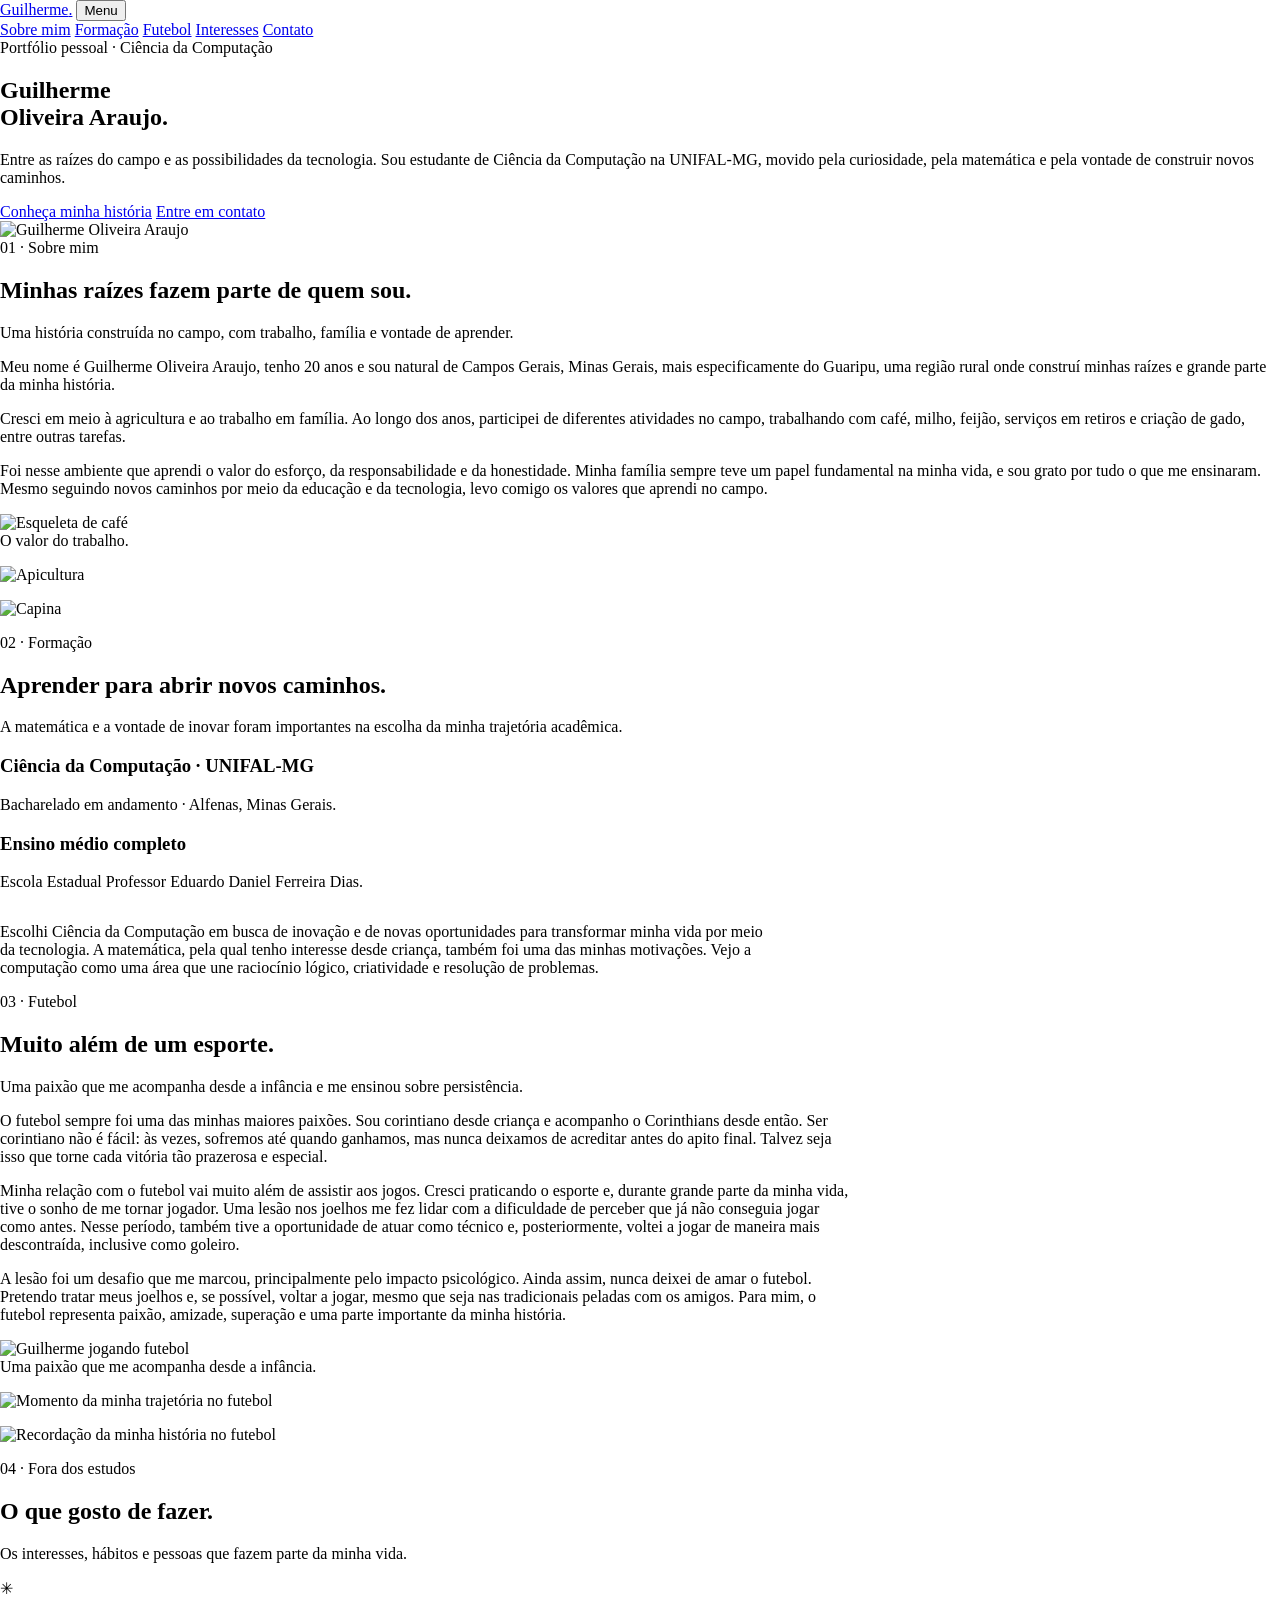
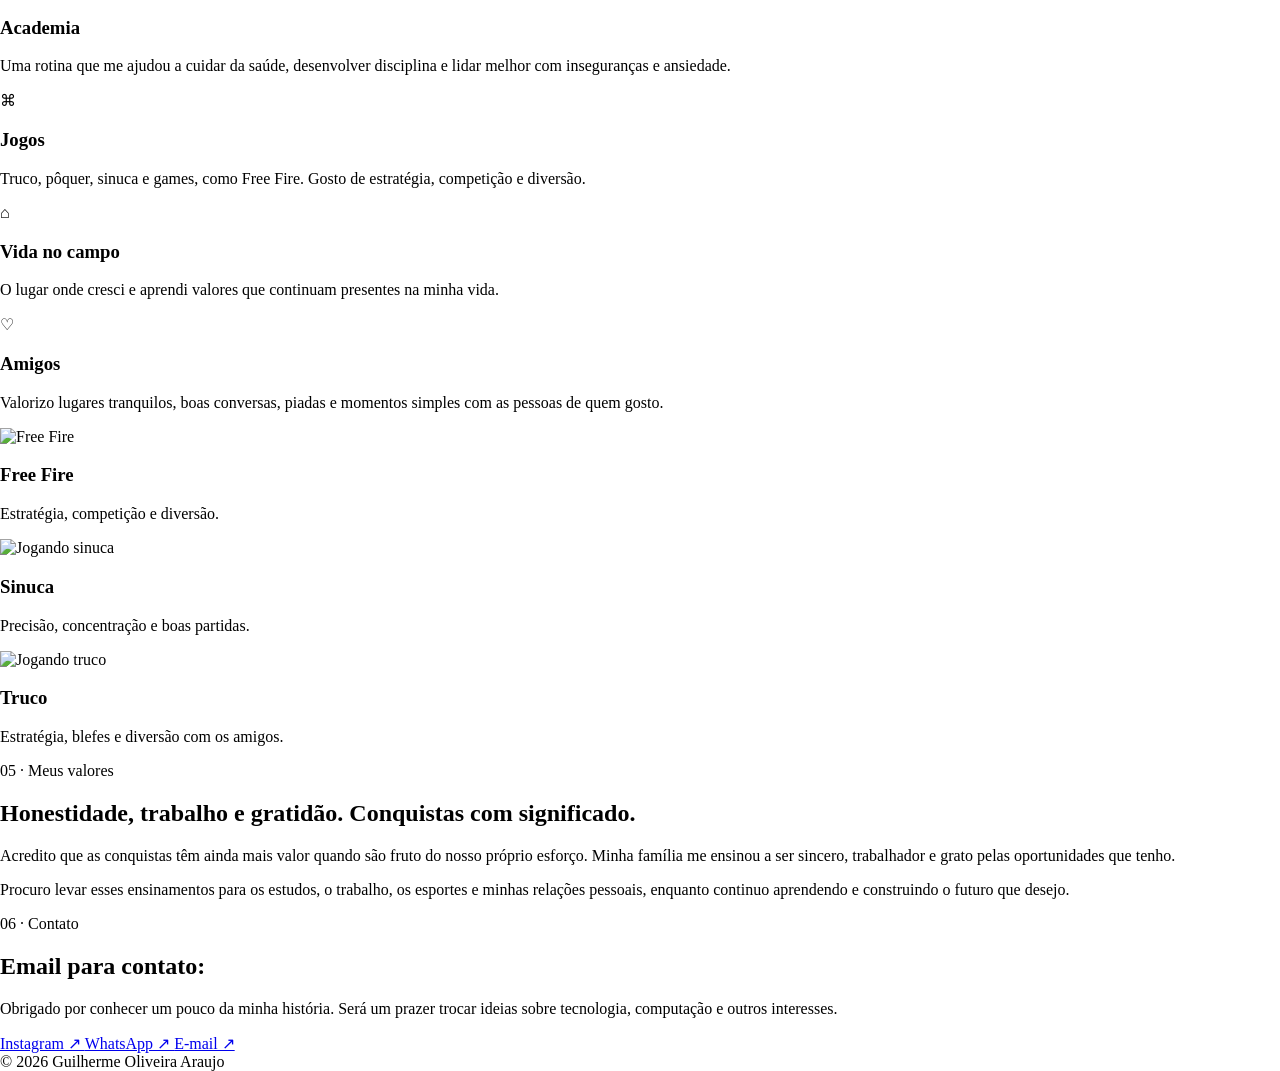
==== commit 4dbd7521: "Corrige caminhos dos arquivos do site" ====
--- a/hello-world/index.html
+++ b/hello-world/index.html
@@ -43,7 +43,7 @@
 /*# sourceURL=global-styles-inline-css */
 </style>
 
-<link rel="stylesheet" id="guilherme-portfolio-style-css" href="/wp-content/themes/guia-portfolio-elegante/style.css?ver=1.0.0" media="all">
+<link rel="stylesheet" id="guilherme-portfolio-style-css" href="/guilherme-oliveira-araujo/wp-content/themes/guia-portfolio-elegante/style.css?ver=1.0.0" media="all">
 <link rel="EditURI" type="application/rsd+xml" title="RSD" href="/xmlrpc.php?rsd">
 <meta name="generator" content="WordPress 7.1.3">
 <link rel="canonical" href="/hello-world/">
@@ -77,7 +77,7 @@
         </div>
       </div>
       <div class="hero-card">
-    <img class="hero-photo" src="/wp-content/uploads/2026/10/WhatsApp-Image-2026-10-23-at-17.49.17-scaled.jpeg" alt="Guilherme Oliveira Araujo">
+    <img class="hero-photo" src="/guilherme-oliveira-araujo/wp-content/uploads/2026/10/WhatsApp-Image-2026-10-23-at-17.49.17-scaled.jpeg" alt="Guilherme Oliveira Araujo">
 </div>
   </div></section>
 
@@ -97,16 +97,16 @@
     <div class="container">
     <div class="field-gallery">
         <figure class="field-photo field-photo-main">
-            <img src="/wp-content/uploads/2026/10/WhatsApp-Image-2026-10-23-at-18.20.45.jpeg" alt="Esqueleta de café">
+            <img src="/guilherme-oliveira-araujo/wp-content/uploads/2026/10/WhatsApp-Image-2026-10-23-at-18.20.45.jpeg" alt="Esqueleta de café">
             <figcaption>O valor do trabalho.</figcaption>
         </figure>
 
         <figure class="field-photo">
-            <img src="/wp-content/uploads/2026/10/WhatsApp-Image-2026-10-22-at-15.25.161.jpeg" alt="Apicultura">
+            <img src="/guilherme-oliveira-araujo/wp-content/uploads/2026/10/WhatsApp-Image-2026-10-22-at-15.25.161.jpeg" alt="Apicultura">
         </figure>
 
         <figure class="field-photo">
-            <img src="/wp-content/uploads/2026/10/WhatsApp-Image-2026-10-22-at-15.25.15.jpeg" alt="Capina">
+            <img src="/guilherme-oliveira-araujo/wp-content/uploads/2026/10/WhatsApp-Image-2026-10-22-at-15.25.15.jpeg" alt="Capina">
         </figure>
     </div>
 </div>
@@ -149,16 +149,16 @@
       </div>
       <div class="football-gallery">
     <figure class="football-photo football-photo-main">
-        <img src="/wp-content/uploads/2026/10/WhatsApp-Image-2026-10-22-at-15.26.08.jpeg" alt="Guilherme jogando futebol">
+        <img src="/guilherme-oliveira-araujo/wp-content/uploads/2026/10/WhatsApp-Image-2026-10-22-at-15.26.08.jpeg" alt="Guilherme jogando futebol">
         <figcaption>Uma paixão que me acompanha desde a infância.</figcaption>
     </figure>
 
     <figure class="football-photo">
-        <img src="/wp-content/uploads/2026/10/WhatsApp-Image-2026-10-22-at-15.25.151.jpeg" alt="Momento da minha trajetória no futebol">
+        <img src="/guilherme-oliveira-araujo/wp-content/uploads/2026/10/WhatsApp-Image-2026-10-22-at-15.25.151.jpeg" alt="Momento da minha trajetória no futebol">
     </figure>
 
     <figure class="football-photo">
-        <img src="/wp-content/uploads/2026/10/WhatsApp-Image-2026-10-22-at-15.25.46.jpeg" alt="Recordação da minha história no futebol">
+        <img src="/guilherme-oliveira-araujo/wp-content/uploads/2026/10/WhatsApp-Image-2026-10-22-at-15.25.46.jpeg" alt="Recordação da minha história no futebol">
     </figure>
 </div>
     </div>
@@ -180,7 +180,7 @@
       <div class="hobbies-gallery">
 
     <article class="hobby-photo">
-        <img src="/wp-content/uploads/2026/10/Free_fire_battlegrounds.jpeg" alt="Free Fire">
+        <img src="/guilherme-oliveira-araujo/wp-content/uploads/2026/10/Free_fire_battlegrounds.jpeg" alt="Free Fire">
         <div class="hobby-overlay">
             <h3>Free Fire</h3>
             <p>Estratégia, competição e diversão.</p>
@@ -188,7 +188,7 @@
     </article>
 
     <article class="hobby-photo">
-        <img src="/wp-content/uploads/2026/10/WhatsApp-Image-2026-10-22-at-15.25.17.jpeg" alt="Jogando sinuca">
+        <img src="/guilherme-oliveira-araujo/wp-content/uploads/2026/10/WhatsApp-Image-2026-10-22-at-15.25.17.jpeg" alt="Jogando sinuca">
         <div class="hobby-overlay">
             <h3>Sinuca</h3>
             <p>Precisão, concentração e boas partidas.</p>
@@ -196,7 +196,7 @@
     </article>
 
     <article class="hobby-photo">
-        <img src="/wp-content/uploads/2026/10/WhatsApp-Image-2026-10-22-at-15.25.12.jpeg" alt="Jogando truco">
+        <img src="/guilherme-oliveira-araujo/wp-content/uploads/2026/10/WhatsApp-Image-2026-10-22-at-15.25.12.jpeg" alt="Jogando truco">
         <div class="hobby-overlay">
             <h3>Truco</h3>
             <p>Estratégia, blefes e diversão com os amigos.</p>
@@ -254,9 +254,9 @@
   </div>
 </footer>
 <script type="speculationrules">
-{"prefetch":[{"source":"document","where":{"and":[{"href_matches":"/*"},{"not":{"href_matches":["/wp-*.php","/wp-admin/*","/wp-content/uploads/*","/wp-content/*","/wp-content/plugins/*","/wp-content/themes/guia-portfolio-elegante/*","/*\\?(.+)"]}},{"not":{"selector_matches":"a[rel~=\"nofollow\"]"}},{"not":{"selector_matches":".no-prefetch, .no-prefetch a"}}]},"eagerness":"conservative"}]}
+{"prefetch":[{"source":"document","where":{"and":[{"href_matches":"/*"},{"not":{"href_matches":["/wp-*.php","/wp-admin/*","/guilherme-oliveira-araujo/wp-content/uploads/*","/guilherme-oliveira-araujo/wp-content/*","/guilherme-oliveira-araujo/wp-content/plugins/*","/guilherme-oliveira-araujo/wp-content/themes/guia-portfolio-elegante/*","/*\\?(.+)"]}},{"not":{"selector_matches":"a[rel~=\"nofollow\"]"}},{"not":{"selector_matches":".no-prefetch, .no-prefetch a"}}]},"eagerness":"conservative"}]}
 </script>
-<script id="guilherme-portfolio-script-js" src="/wp-content/themes/guia-portfolio-elegante/script.js?ver=1.0.0"></script>
+<script id="guilherme-portfolio-script-js" src="/guilherme-oliveira-araujo/wp-content/themes/guia-portfolio-elegante/script.js?ver=1.0.0"></script>
 <script id="wp-emoji-settings" type="application/json">
 {"baseUrl":"https://s.w.org/images/core/emoji/17.0.2/72x72/","ext":".png","svgUrl":"https://s.w.org/images/core/emoji/17.0.2/svg/","svgExt":".svg","source":{"concatemoji":"/wp-includes/js/wp-emoji-release.min.js?ver=7.1.3"}}
 </script>
